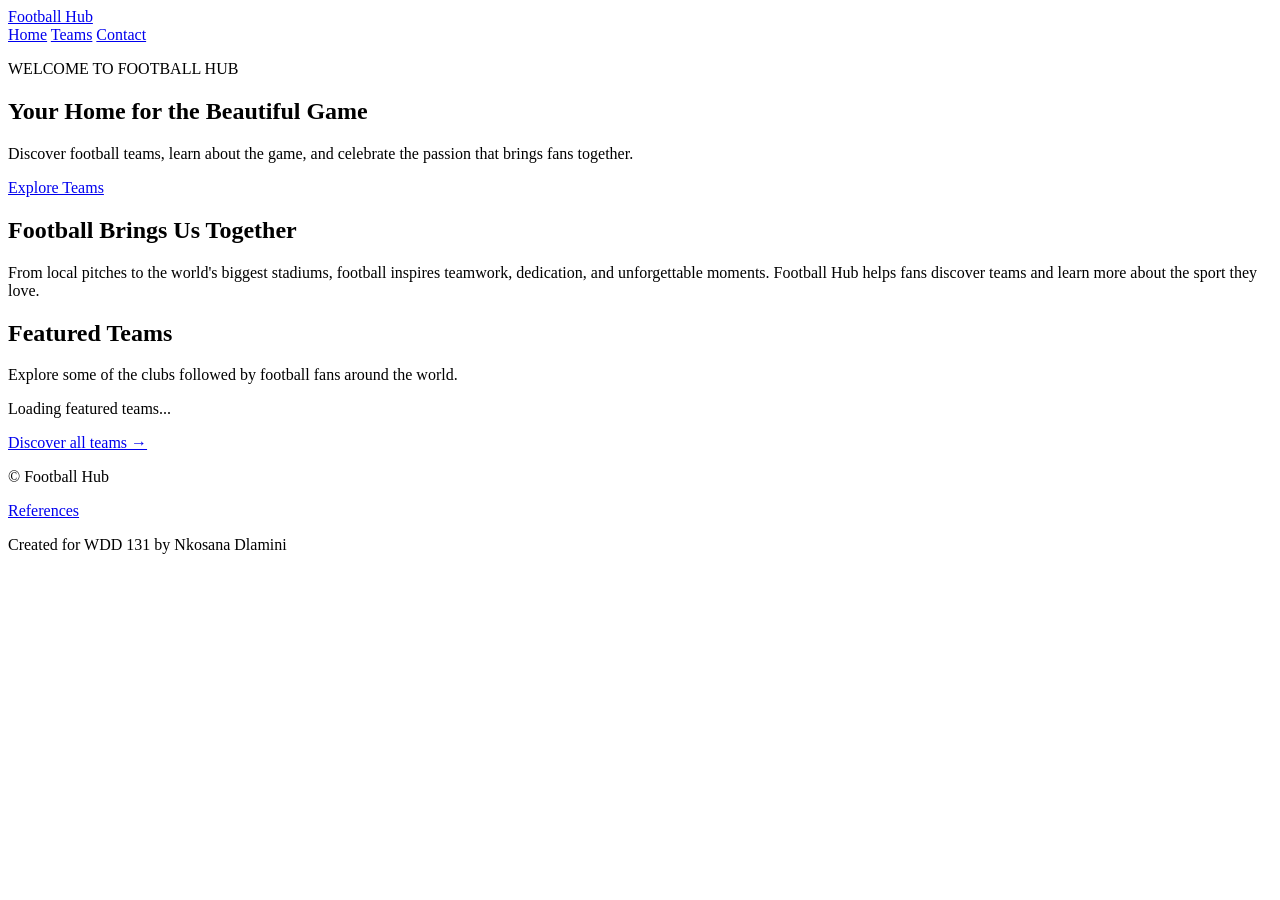
==== project/index.html @ ae3edade "commit" ====
<!DOCTYPE html>
<html lang="en">
<head>
    <meta charset="UTF-8">
    <meta name="viewport" content="width=device-width, initial-scale=1.0">
    <meta name="description" content="Explore Football Hub for football teams, exciting match information, team profiles, and the latest football stories.">
    <meta name="author" content="Nkosana Dlamini">
    <title>Football Hub | Home</title>
    <link rel="stylesheet" href="styles/project.css">
    <script src="scripts/project.js" defer></script>
</head>
<body>
    <header>
        <a class="logo" href="index.html">Football Hub</a>

        <nav aria-label="Main navigation">
            <a href="index.html" aria-current="page">Home</a>
            <a href="teams.html">Teams</a>
            <a href="contact.html">Contact</a>
        </nav>
    </header>

    <main>
        <section class="hero">
            <div class="hero-content">
                <p class="eyebrow">WELCOME TO FOOTBALL HUB</p>
                <h1>Your Home for the Beautiful Game</h1>
                <p>
                    Discover football teams, learn about the game,
                    and celebrate the passion that brings fans together.
                </p>
                <a class="button" href="teams.html">Explore Teams</a>
            </div>
        </section>

        <section class="intro">
            <h2>Football Brings Us Together</h2>
            <p>
                From local pitches to the world's biggest stadiums,
                football inspires teamwork, dedication, and unforgettable
                moments. Football Hub helps fans discover teams and
                learn more about the sport they love.
            </p>
        </section>

        <section class="featured">
            <h2>Featured Teams</h2>
            <p class="section-description">
                Explore some of the clubs followed by football fans
                around the world.
            </p>

            <div id="featured-teams" class="team-grid">
                <p>Loading featured teams...</p>
            </div>

            <a class="text-link" href="teams.html">Discover all teams →</a>
        </section>
    </main>

    <footer>
        <p>&copy; <span id="current-year"></span> Football Hub</p>
        <a href="references.html">References</a>
        <p>Created for WDD 131 by Nkosana Dlamini</p>
    </footer>
</body>
</html>
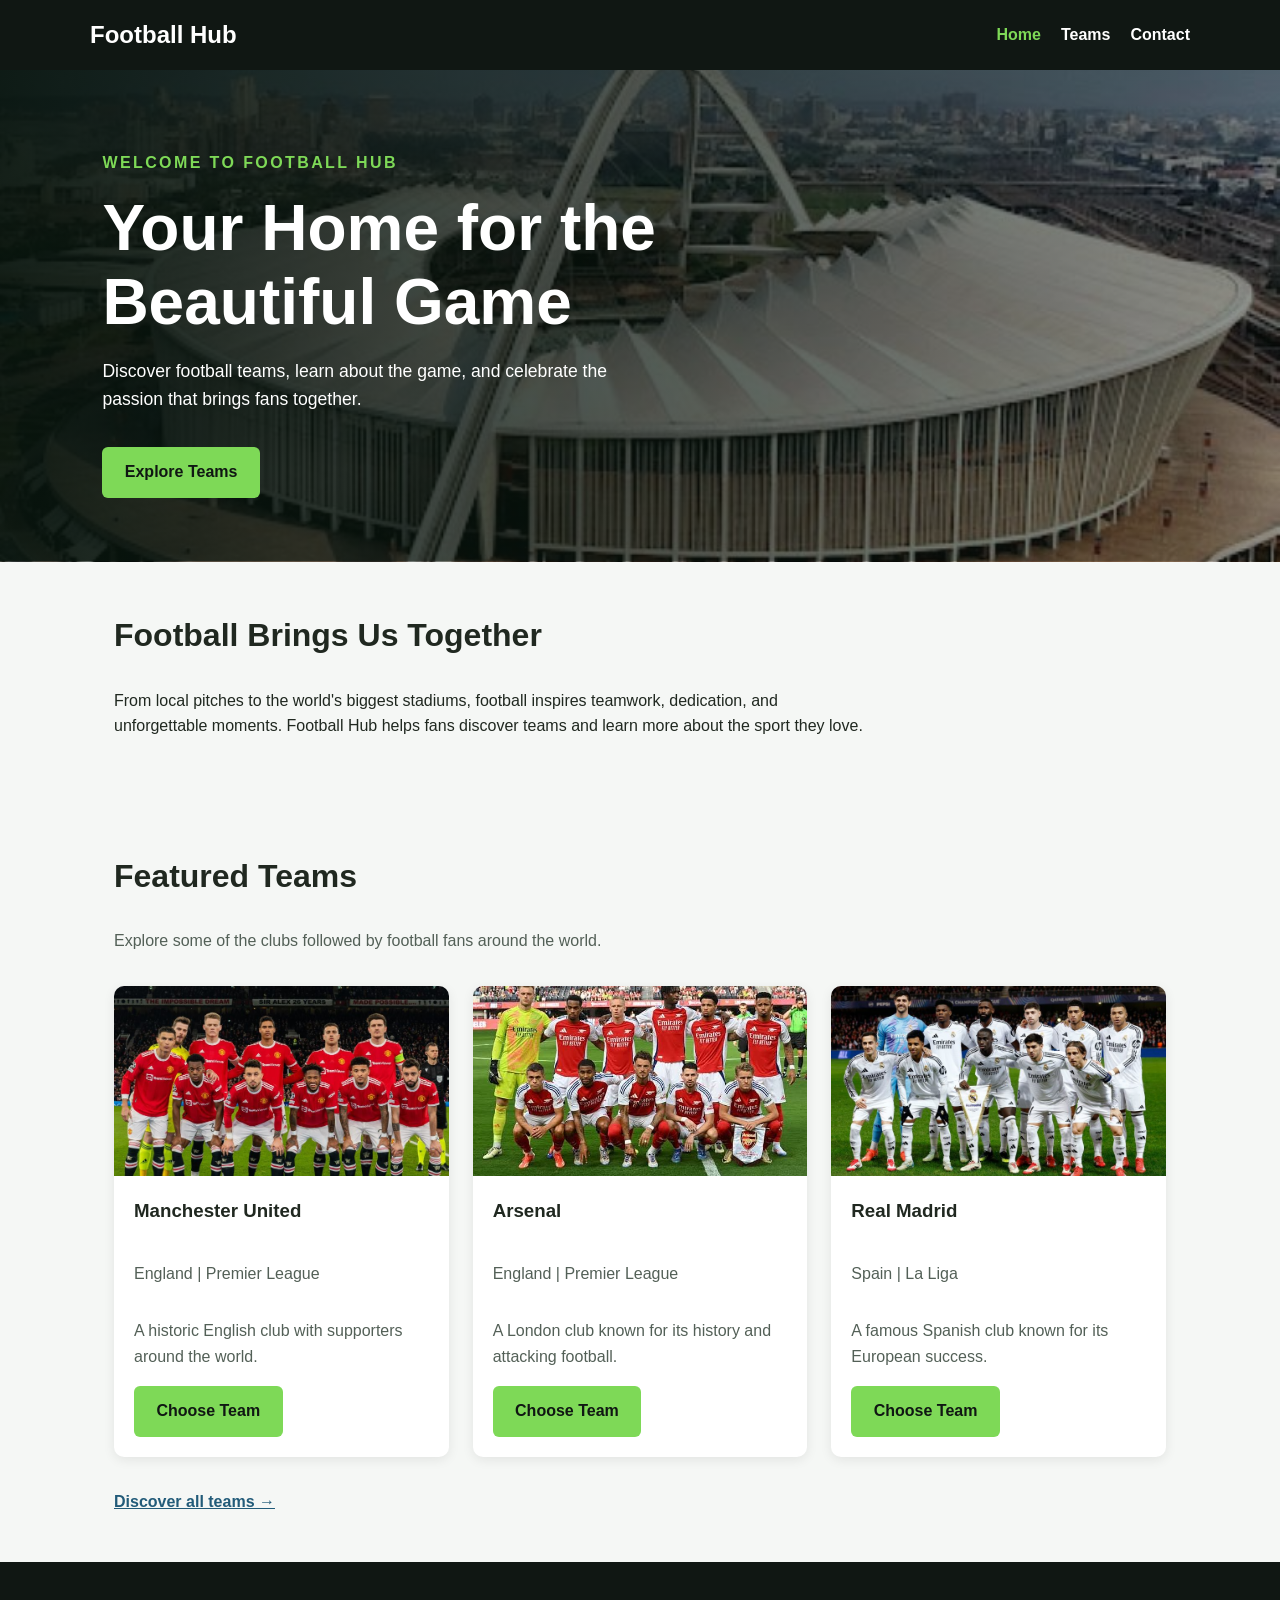
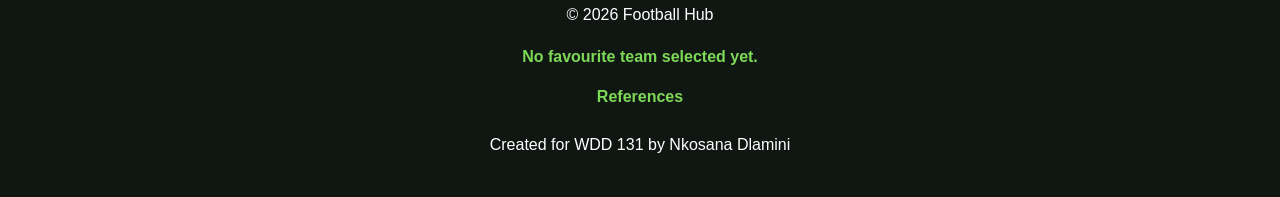
==== commit bec5871e: "commit" ====
--- a/project/index.html
+++ b/project/index.html
@@ -1,4 +1,3 @@
-
 <!DOCTYPE html>
 <html lang="en">
 <head>
@@ -7,18 +6,20 @@
     <meta name="description" content="Explore Football Hub for football teams, exciting match information, team profiles, and the latest football stories.">
     <meta name="author" content="Nkosana Dlamini">
     <title>Football Hub | Home</title>
-    <link rel="stylesheet" href="styles/project.css">
-    <script src="scripts/project.js" defer></script>
+    <link rel="stylesheet" href="project.css">
+    <script src="project.js" defer></script>
 </head>
 <body>
     <header>
-        <a class="logo" href="index.html">Football Hub</a>
+        <div class="header-inner">
+            <a class="logo" href="index.html">Football Hub</a>
 
-        <nav aria-label="Main navigation">
-            <a href="index.html" aria-current="page">Home</a>
-            <a href="teams.html">Teams</a>
-            <a href="contact.html">Contact</a>
-        </nav>
+            <nav aria-label="Main navigation">
+                <a href="index.html" aria-current="page">Home</a>
+                <a href="teams.html">Teams</a>
+                <a href="contact.html">Contact</a>
+            </nav>
+        </div>
     </header>
 
     <main>
@@ -61,8 +62,11 @@
 
     <footer>
         <p>&copy; <span id="current-year"></span> Football Hub</p>
-        <a href="references.html">References</a>
+        <p id="saved-team" class="saved-team" aria-live="polite"></p>
+        <nav aria-label="Footer navigation">
+            <a href="references.html">References</a>
+        </nav>
         <p>Created for WDD 131 by Nkosana Dlamini</p>
     </footer>
 </body>
-</html>
+</html>
--- a/project/project.css
+++ b/project/project.css
@@ -0,0 +1,447 @@
+/* General styles */
+:root {
+    --primary-color: #225b79;
+    --accent-color: #7ed957;
+    --accent-hover: #6bc247;
+    --dark-color: #101713;
+    --light-color: #f5f7f5;
+    --text-color: #202820;
+    --muted-color: #536057;
+    --content-width: 1100px;
+}
+
+* {
+    box-sizing: border-box;
+}
+
+body {
+    margin: 0;
+    font-family: Arial, Helvetica, sans-serif;
+    line-height: 1.6;
+    color: var(--text-color);
+    background-color: var(--light-color);
+}
+
+img {
+    display: block;
+    max-width: 100%;
+    height: auto;
+}
+
+a {
+    color: inherit;
+}
+
+a:focus-visible,
+button:focus-visible,
+input:focus-visible,
+select:focus-visible,
+textarea:focus-visible {
+    outline: 3px solid var(--accent-color);
+    outline-offset: 3px;
+}
+
+/* Header and navigation */
+header {
+    background-color: var(--dark-color);
+    color: white;
+    padding: 1rem 1.5rem;
+}
+
+.header-inner {
+    max-width: var(--content-width);
+    margin: 0 auto;
+    display: flex;
+    justify-content: space-between;
+    align-items: center;
+    gap: 1rem;
+    flex-wrap: wrap;
+}
+
+.logo {
+    font-size: 1.5rem;
+    font-weight: bold;
+    text-decoration: none;
+}
+
+nav {
+    display: flex;
+    flex-wrap: wrap;
+    gap: 1.25rem;
+}
+
+nav a {
+    text-decoration: none;
+    font-weight: bold;
+    padding: 0.4rem 0;
+}
+
+nav a:hover,
+nav a[aria-current="page"] {
+    color: var(--accent-color);
+}
+
+/* Home hero */
+.hero {
+    min-height: 420px;
+    display: flex;
+    align-items: center;
+    padding: 4rem 8%;
+    color: white;
+    background-color: var(--primary-color);
+    background-image:
+        linear-gradient(90deg, rgba(8, 20, 13, 0.95),
+        rgba(8, 20, 13, 0.45)),
+        url("images/football.jpg");
+    background-position: center;
+    background-size: cover;
+    background-repeat: no-repeat;
+}
+
+.hero-content {
+    max-width: 650px;
+}
+
+.eyebrow {
+    color: var(--accent-color);
+    font-weight: bold;
+    letter-spacing: 0.15em;
+}
+
+h1 {
+    font-size: clamp(2.2rem, 5vw, 4rem);
+    line-height: 1.15;
+    margin: 0.5rem 0 1rem;
+}
+
+.hero-content > p:not(.eyebrow) {
+    font-size: 1.1rem;
+    max-width: 550px;
+}
+
+.button {
+    display: inline-block;
+    background-color: var(--accent-color);
+    color: var(--dark-color);
+    padding: 0.8rem 1.4rem;
+    border-radius: 6px;
+    text-decoration: none;
+    font-weight: bold;
+    margin-top: 1rem;
+    transition: background-color 0.2s ease, transform 0.2s ease,
+        box-shadow 0.2s ease;
+}
+
+.button:hover {
+    background-color: var(--accent-hover);
+    transform: translateY(-1px);
+    box-shadow: 0 4px 10px rgba(0, 0, 0, 0.15);
+}
+
+/* Main sections */
+.intro,
+.featured {
+    max-width: var(--content-width);
+    margin: 0 auto;
+    padding: 3rem 1.5rem;
+}
+
+.intro h2,
+.featured h2 {
+    font-size: 2rem;
+    margin-top: 0;
+}
+
+.intro p {
+    max-width: 750px;
+}
+
+.section-description {
+    color: var(--muted-color);
+}
+
+.team-grid {
+    display: grid;
+    grid-template-columns: repeat(auto-fit, minmax(260px, 1fr));
+    gap: 1.5rem;
+    margin: 2rem 0;
+}
+
+.team-card {
+    background-color: white;
+    border-radius: 10px;
+    overflow: hidden;
+    box-shadow: 0 3px 12px rgba(0, 0, 0, 0.08);
+    display: flex;
+    flex-direction: column;
+}
+
+.team-card img {
+    width: 100%;
+    height: 190px;
+    object-fit: cover;
+}
+
+.team-card-content {
+    padding: 1.25rem;
+    display: flex;
+    flex-direction: column;
+    flex-grow: 1;
+}
+
+.team-card h3 {
+    margin-top: 0;
+}
+
+.team-card p {
+    color: var(--muted-color);
+}
+
+.team-card .button {
+    border: none;
+    font: inherit;
+    font-weight: bold;
+    cursor: pointer;
+    margin-top: auto;
+    align-self: flex-start;
+}
+
+.text-link {
+    font-weight: bold;
+    color: var(--primary-color);
+}
+
+.text-link:hover {
+    color: #397d36;
+}
+
+/* Footer */
+footer {
+    background-color: var(--dark-color);
+    color: white;
+    padding: 1.5rem;
+    text-align: center;
+}
+
+footer nav {
+    justify-content: center;
+    margin: 0.5rem 0;
+}
+
+footer a {
+    color: var(--accent-color);
+}
+
+.saved-team {
+    color: var(--accent-color);
+    font-weight: bold;
+    margin: 0.5rem 0;
+}
+
+/* Teams page */
+.page-heading {
+    background-color: var(--primary-color);
+    color: white;
+    text-align: center;
+    padding: 3rem 1.5rem;
+}
+
+.page-heading h1 {
+    font-size: clamp(2rem, 5vw, 3rem);
+}
+
+.page-heading p {
+    max-width: 650px;
+    margin: 0 auto;
+}
+
+.team-directory {
+    max-width: var(--content-width);
+    margin: 0 auto;
+    padding: 3rem 1.5rem;
+}
+
+.team-directory label {
+    display: block;
+    font-weight: bold;
+    margin-bottom: 0.5rem;
+}
+
+.team-directory select {
+    width: 100%;
+    max-width: 400px;
+    padding: 0.8rem;
+    border: 1px solid #7a887e;
+    border-radius: 6px;
+    background-color: white;
+    font: inherit;
+}
+
+#team-count {
+    margin: 1.5rem 0;
+    font-weight: bold;
+}
+
+/* Responsive layouts */
+@media (max-width: 700px) {
+    header {
+        padding: 1rem;
+    }
+
+    .header-inner {
+        flex-direction: column;
+        align-items: flex-start;
+    }
+
+    nav {
+        gap: 1rem;
+    }
+
+    .hero {
+        min-height: 360px;
+        padding: 3rem 1.5rem;
+    }
+}
+
+@media (max-width: 450px) {
+    .intro,
+    .featured,
+    .team-directory {
+        padding: 2rem 1rem;
+    }
+}
+/* Contact page */
+.contact-section {
+    max-width: var(--content-width);
+    margin: 0 auto;
+    padding: 3rem 1.5rem;
+    display: grid;
+    grid-template-columns: 1fr 1.4fr;
+    gap: 2.5rem;
+    align-items: start;
+}
+
+.contact-info h2,
+.contact-form-wrapper h2 {
+    font-size: 1.6rem;
+    margin-top: 0;
+    color: var(--primary-color);
+}
+
+.contact-list {
+    list-style: none;
+    padding: 0;
+    margin: 1.5rem 0 0;
+}
+
+.contact-list li {
+    padding: 0.75rem 0;
+    border-bottom: 1px solid #e2e7e3;
+}
+
+.contact-list li:last-child {
+    border-bottom: none;
+}
+
+.contact-list strong {
+    display: block;
+    color: var(--primary-color);
+    margin-bottom: 0.25rem;
+}
+
+.contact-list a {
+    color: var(--text-color);
+    text-decoration: none;
+}
+
+.contact-list a:hover {
+    color: var(--primary-color);
+    text-decoration: underline;
+}
+
+.contact-form-wrapper {
+    background-color: white;
+    padding: 2rem;
+    border-radius: 10px;
+    box-shadow: 0 3px 12px rgba(0, 0, 0, 0.08);
+}
+
+.form-field {
+    margin-bottom: 1.25rem;
+}
+
+.form-field label {
+    display: block;
+    font-weight: bold;
+    margin-bottom: 0.4rem;
+}
+
+.form-field input,
+.form-field select,
+.form-field textarea {
+    width: 100%;
+    padding: 0.75rem;
+    border: 1px solid #7a887e;
+    border-radius: 6px;
+    background-color: white;
+    font: inherit;
+    color: var(--text-color);
+}
+
+.form-field textarea {
+    resize: vertical;
+    min-height: 120px;
+}
+
+.form-field input:focus,
+.form-field select:focus,
+.form-field textarea:focus {
+    border-color: var(--primary-color);
+}
+
+.form-field input[aria-invalid="true"],
+.form-field select[aria-invalid="true"],
+.form-field textarea[aria-invalid="true"] {
+    border-color: #c0392b;
+    background-color: #fdf3f2;
+}
+
+.error-message {
+    display: block;
+    color: #c0392b;
+    font-size: 0.875rem;
+    margin-top: 0.3rem;
+    min-height: 1.2em;
+}
+
+.form-status {
+    margin-top: 1rem;
+    font-weight: bold;
+    min-height: 1.5em;
+}
+
+.form-status.success {
+    color: var(--primary-color);
+}
+
+.form-status.error {
+    color: #c0392b;
+}
+
+@media (max-width: 800px) {
+    .contact-section {
+        grid-template-columns: 1fr;
+        gap: 2rem;
+        padding: 2rem 1.5rem;
+    }
+
+    .contact-form-wrapper {
+        padding: 1.5rem;
+    }
+}
+
+@media (max-width: 450px) {
+    .contact-section {
+        padding: 2rem 1rem;
+    }
+}
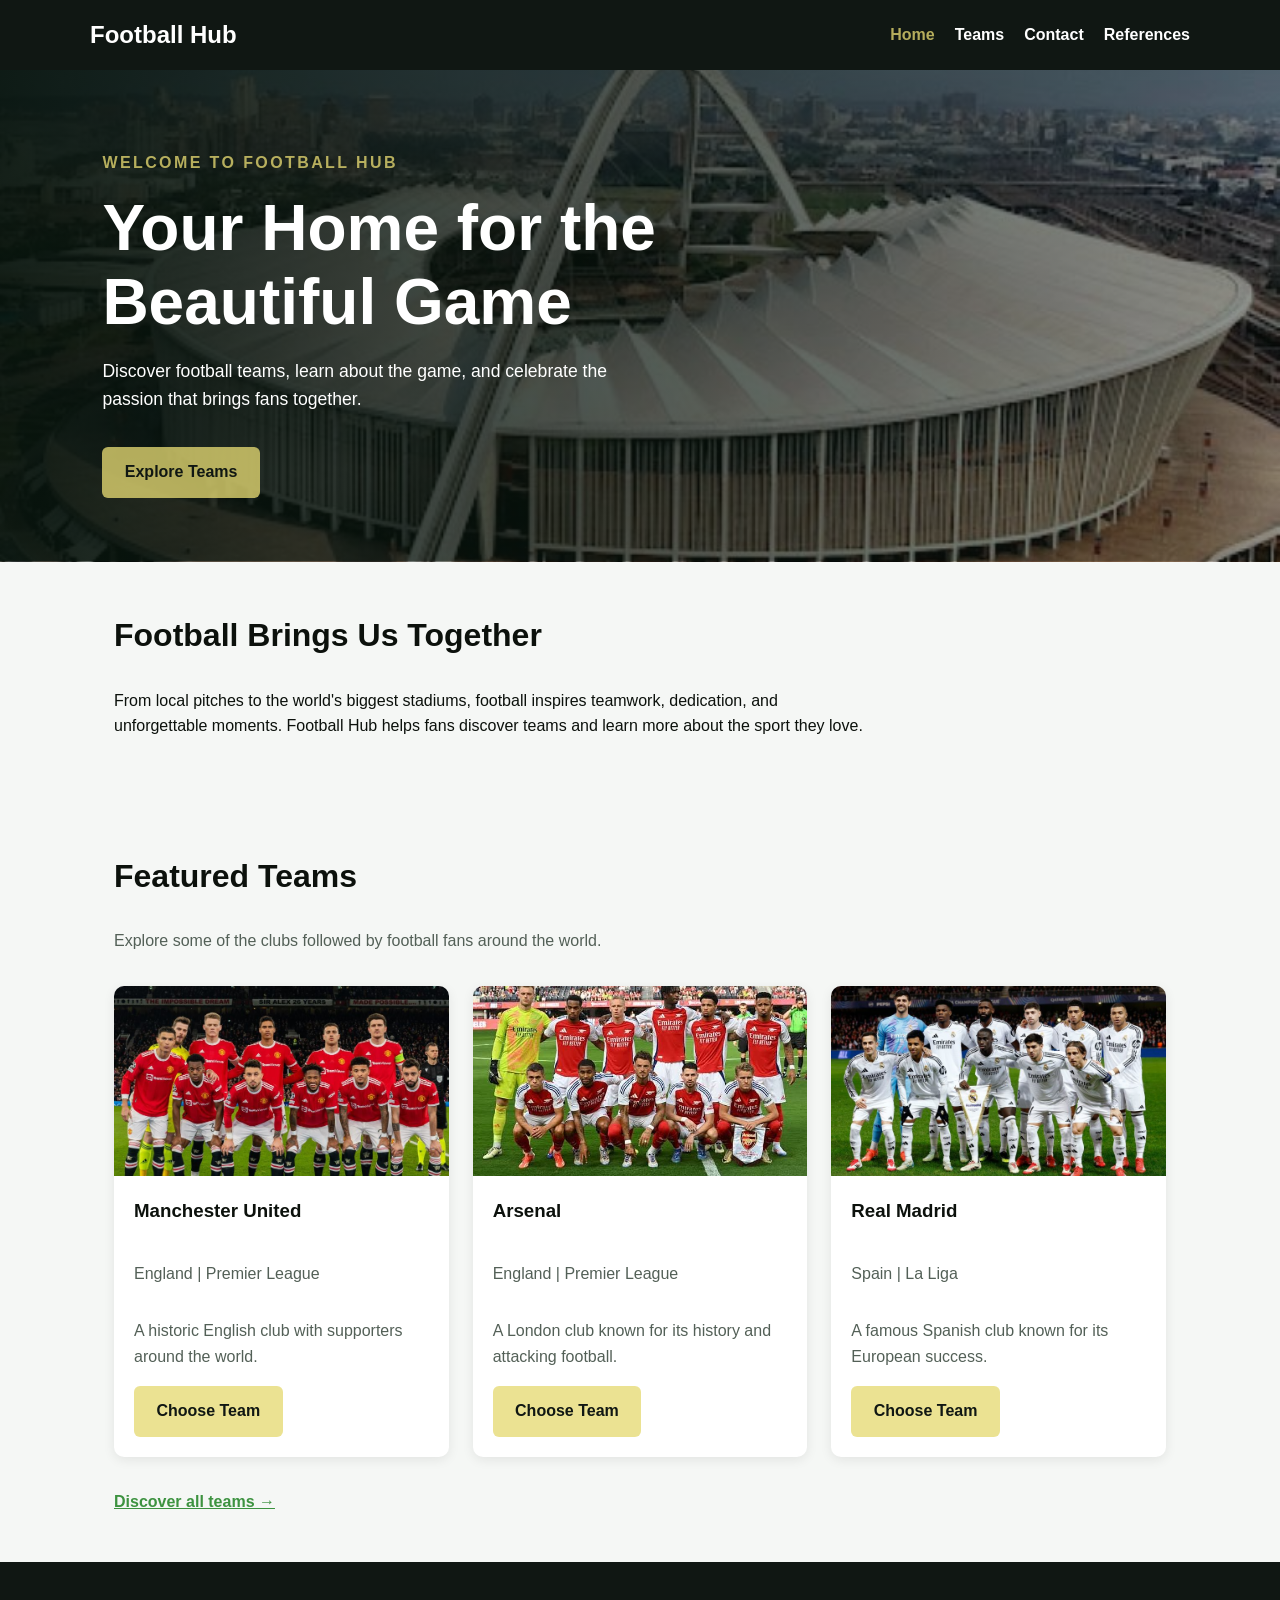
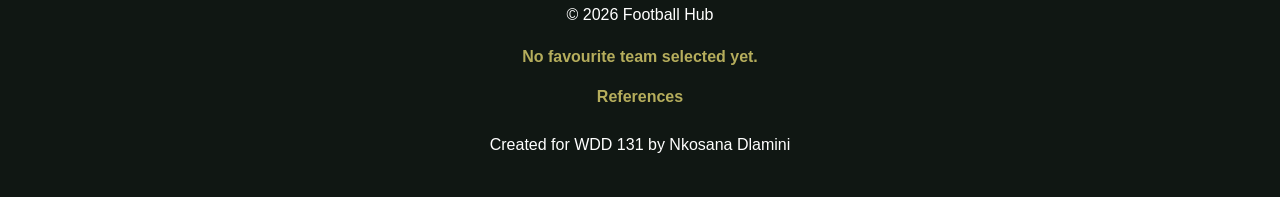
==== commit 3294f0e6: "commit" ====
--- a/project/index.html
+++ b/project/index.html
@@ -18,6 +18,7 @@
                 <a href="index.html" aria-current="page">Home</a>
                 <a href="teams.html">Teams</a>
                 <a href="contact.html">Contact</a>
+                <a href="references.html">References</a>
             </nav>
         </div>
     </header>
--- a/project/project.css
+++ b/project/project.css
@@ -1,11 +1,11 @@
 /* General styles */
 :root {
-    --primary-color: #225b79;
-    --accent-color: #7ed957;
+    --primary-color: #0a770ec8;
+    --accent-color: #e6da72c5;
     --accent-hover: #6bc247;
     --dark-color: #101713;
     --light-color: #f5f7f5;
-    --text-color: #202820;
+    --text-color: #0c110c;
     --muted-color: #536057;
     --content-width: 1100px;
 }
